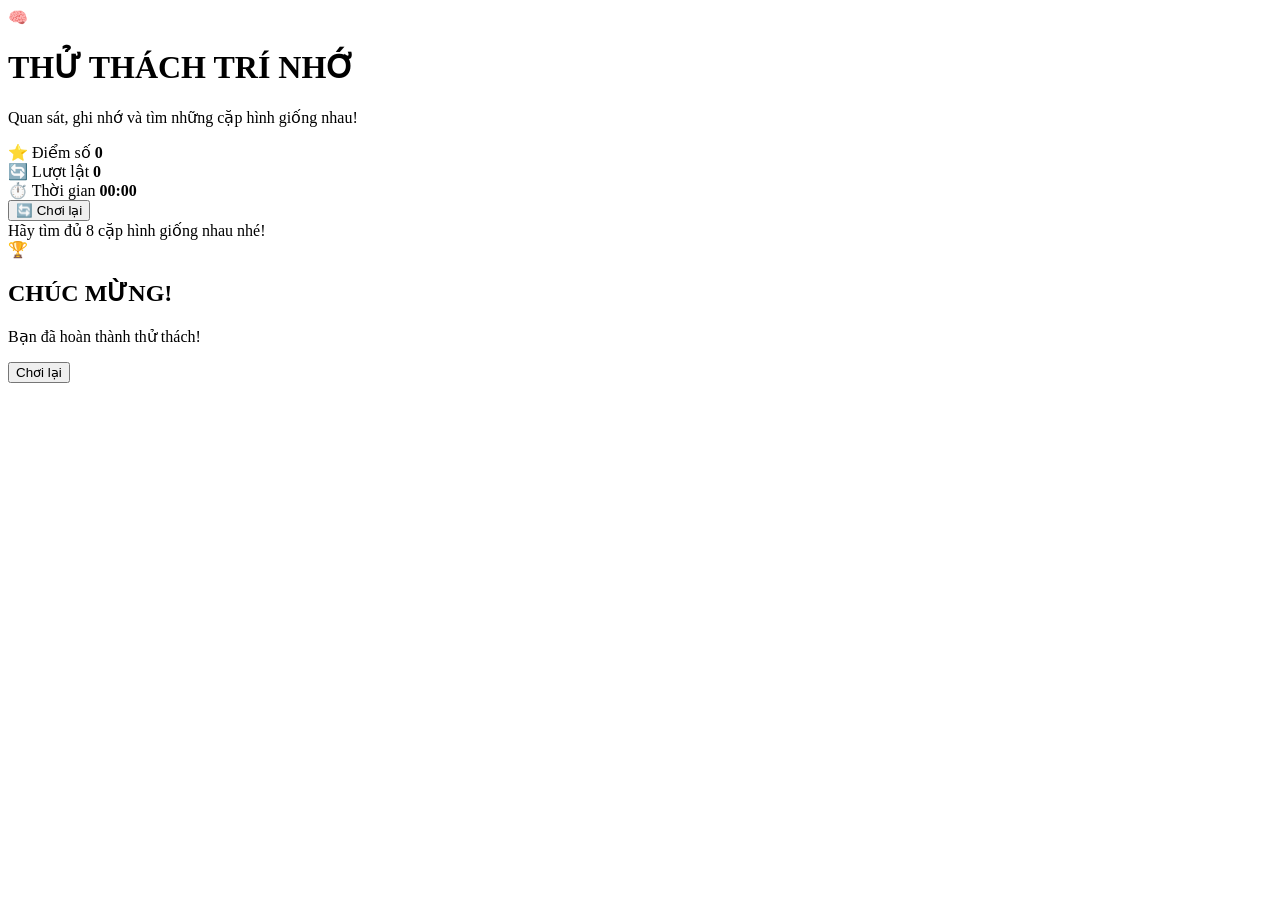
==== Game_IQ/G001_MEMORY_MATCH/index.html @ cee5ff39 "Add index.html for Memory Match game" ====
<!DOCTYPE html>
<html lang="vi">
<head>
    <meta charset="UTF-8">
    <meta name="viewport" content="width=device-width, initial-scale=1.0">
    <title>Memory Match - Lật thẻ tìm cặp</title>
    <link rel="stylesheet" href="style.css">
</head>
<body>
    <main class="game-container">
        <header class="game-header">
            <div class="logo">🧠</div>
            <h1>THỬ THÁCH TRÍ NHỚ</h1>
            <p>Quan sát, ghi nhớ và tìm những cặp hình giống nhau!</p>
        </header>

        <section class="game-info">
            <div class="info-box">
                <span>⭐ Điểm số</span>
                <strong id="score">0</strong>
            </div>
            <div class="info-box">
                <span>🔄 Lượt lật</span>
                <strong id="moves">0</strong>
            </div>
            <div class="info-box">
                <span>⏱️ Thời gian</span>
                <strong id="timer">00:00</strong>
            </div>
        </section>

        <section class="game-board" id="gameBoard">
            <!-- Các thẻ bài được tạo bằng JavaScript -->
        </section>

        <div class="game-actions">
            <button id="restartBtn">🔄 Chơi lại</button>
        </div>

        <div id="message" class="message" role="status">
            Hãy tìm đủ 8 cặp hình giống nhau nhé!
        </div>
    </main>

    <div id="resultModal" class="modal hidden">
        <div class="modal-content">
            <div class="trophy">🏆</div>
            <h2>CHÚC MỪNG!</h2>
            <p>Bạn đã hoàn thành thử thách!</p>
            <div id="finalResult"></div>
            <button id="playAgainBtn">Chơi lại</button>
        </div>
    </div>

    <script src="game.js"></script>
</body>
</html>
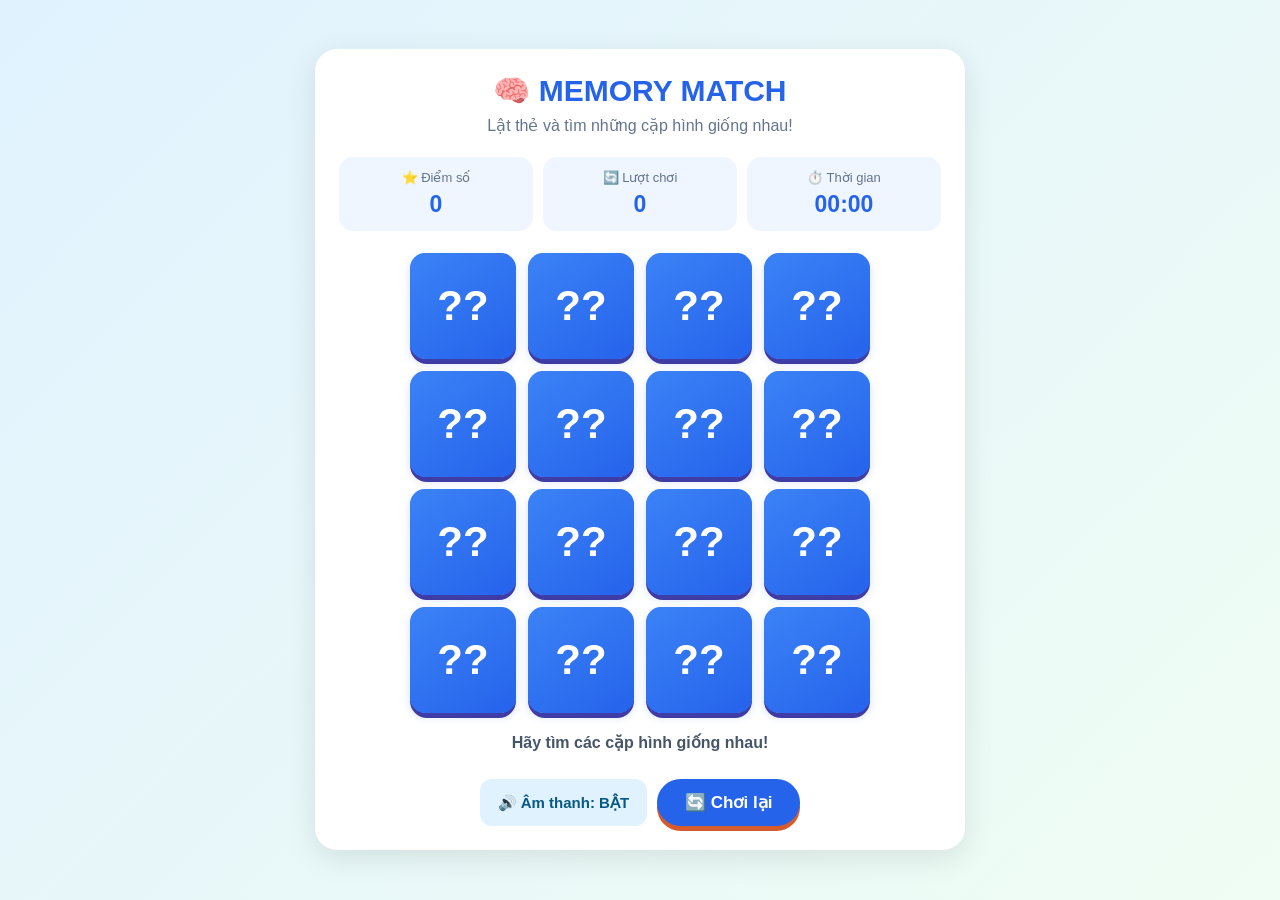
==== commit ba8f4a1b: "Update index.html" ====
--- a/Game_IQ/G001_MEMORY_MATCH/index.html
+++ b/Game_IQ/G001_MEMORY_MATCH/index.html
@@ -4,55 +4,333 @@
 <head>
     <meta charset="UTF-8">
     <meta name="viewport" content="width=device-width, initial-scale=1.0">
-    <title>Memory Match - Lật thẻ tìm cặp</title>
+
+    <title>G001 - Memory Match</title>
+
     <link rel="stylesheet" href="style.css">
+
+    <style>
+        * {
+            box-sizing: border-box;
+        }
+
+        body {
+            margin: 0;
+            min-height: 100vh;
+            font-family: Arial, sans-serif;
+            background: linear-gradient(135deg, #e0f2fe, #f0fdf4);
+            color: #263445;
+        }
+
+        .game-container {
+            width: min(100% - 24px, 650px);
+            margin: 25px auto;
+            padding: 24px;
+            background: white;
+            border-radius: 22px;
+            box-shadow: 0 8px 30px rgba(0,0,0,0.10);
+            text-align: center;
+        }
+
+        .game-title {
+            margin: 0 0 8px;
+            color: #2563eb;
+            font-size: 30px;
+        }
+
+        .game-description {
+            color: #64748b;
+            margin-bottom: 22px;
+        }
+
+        .stats {
+            display: grid;
+            grid-template-columns: repeat(3, 1fr);
+            gap: 10px;
+            margin-bottom: 22px;
+        }
+
+        .stat-box {
+            padding: 13px 5px;
+            background: #eff6ff;
+            border-radius: 14px;
+        }
+
+        .stat-label {
+            display: block;
+            font-size: 13px;
+            color: #64748b;
+            margin-bottom: 6px;
+        }
+
+        .stat-value {
+            display: block;
+            font-size: 23px;
+            font-weight: bold;
+            color: #2563eb;
+        }
+
+        .game-board {
+            display: grid;
+            grid-template-columns: repeat(4, 1fr);
+            gap: 12px;
+            width: 100%;
+            max-width: 460px;
+            margin: 0 auto 20px;
+        }
+
+        .card {
+            aspect-ratio: 1 / 1;
+            min-width: 0;
+            cursor: pointer;
+            perspective: 800px;
+            -webkit-tap-highlight-color: transparent;
+        }
+
+        .card-inner {
+            position: relative;
+            width: 100%;
+            height: 100%;
+            transition: transform 0.45s;
+            transform-style: preserve-3d;
+        }
+
+        .card.flipped .card-inner,
+        .card.matched .card-inner {
+            transform: rotateY(180deg);
+        }
+
+        .card-front,
+        .card-back {
+            position: absolute;
+            inset: 0;
+            display: flex;
+            align-items: center;
+            justify-content: center;
+            border-radius: 15px;
+            font-size: clamp(25px, 6vw, 42px);
+            font-weight: bold;
+            backface-visibility: hidden;
+            -webkit-backface-visibility: hidden;
+        }
+
+        .card-front {
+            background: linear-gradient(145deg, #3b82f6, #2563eb);
+            color: white;
+            box-shadow: 0 4px 8px rgba(37,99,235,0.2);
+        }
+
+        .card-front::after {
+            content: "?";
+        }
+
+        .card-back {
+            background: #fef3c7;
+            transform: rotateY(180deg);
+            border: 3px solid #fbbf24;
+        }
+
+        .card.matched .card-back {
+            background: #dcfce7;
+            border-color: #22c55e;
+        }
+
+        .card:not(.flipped):not(.matched):hover .card-inner {
+            transform: scale(1.04);
+        }
+
+        .game-message {
+            min-height: 28px;
+            margin: 12px 0;
+            font-weight: bold;
+            color: #475569;
+        }
+
+        .game-actions {
+            display: flex;
+            justify-content: center;
+            flex-wrap: wrap;
+            gap: 10px;
+            margin-top: 18px;
+        }
+
+        .game-btn {
+            border: none;
+            border-radius: 12px;
+            padding: 12px 18px;
+            font-size: 15px;
+            font-weight: bold;
+            cursor: pointer;
+            transition: 0.2s;
+        }
+
+        .game-btn:hover {
+            transform: translateY(-2px);
+            filter: brightness(1.05);
+        }
+
+        #restartBtn {
+            background: #2563eb;
+            color: white;
+        }
+
+        #soundBtn {
+            background: #e0f2fe;
+            color: #075985;
+        }
+
+        #resultModal {
+            display: none;
+            position: fixed;
+            inset: 0;
+            z-index: 1000;
+            align-items: center;
+            justify-content: center;
+            padding: 18px;
+            background: rgba(15,23,42,0.65);
+        }
+
+        .result-content {
+            width: min(100%, 420px);
+            padding: 28px;
+            border-radius: 22px;
+            background: white;
+            text-align: center;
+            box-shadow: 0 10px 40px rgba(0,0,0,0.2);
+        }
+
+        .result-content h2 {
+            color: #16a34a;
+            margin-top: 0;
+        }
+
+        #finalResult {
+            line-height: 1.8;
+        }
+
+        #playAgainBtn {
+            background: #16a34a;
+            color: white;
+            margin-top: 12px;
+        }
+
+        @media (max-width: 480px) {
+            .game-container {
+                margin: 12px auto;
+                padding: 16px 12px;
+            }
+
+            .game-title {
+                font-size: 24px;
+            }
+
+            .game-board {
+                gap: 8px;
+            }
+
+            .card-front,
+            .card-back {
+                border-radius: 10px;
+            }
+
+            .stat-value {
+                font-size: 20px;
+            }
+        }
+    </style>
 </head>
+
 <body>
+
     <main class="game-container">
-        <header class="game-header">
-            <div class="logo">🧠</div>
-            <h1>THỬ THÁCH TRÍ NHỚ</h1>
-            <p>Quan sát, ghi nhớ và tìm những cặp hình giống nhau!</p>
-        </header>
-
-        <section class="game-info">
-            <div class="info-box">
-                <span>⭐ Điểm số</span>
-                <strong id="score">0</strong>
+
+        <h1 class="game-title">
+            🧠 MEMORY MATCH
+        </h1>
+
+        <p class="game-description">
+            Lật thẻ và tìm những cặp hình giống nhau!
+        </p>
+
+        <!-- BẢNG THÔNG TIN -->
+        <section class="stats">
+
+            <div class="stat-box">
+                <span class="stat-label">⭐ Điểm số</span>
+                <span class="stat-value" id="score">0</span>
             </div>
-            <div class="info-box">
-                <span>🔄 Lượt lật</span>
-                <strong id="moves">0</strong>
+
+            <div class="stat-box">
+                <span class="stat-label">🔄 Lượt chơi</span>
+                <span class="stat-value" id="moves">0</span>
             </div>
-            <div class="info-box">
-                <span>⏱️ Thời gian</span>
-                <strong id="timer">00:00</strong>
+
+            <div class="stat-box">
+                <span class="stat-label">⏱️ Thời gian</span>
+                <span class="stat-value" id="timer">00:00</span>
             </div>
+
         </section>
 
-        <section class="game-board" id="gameBoard">
-            <!-- Các thẻ bài được tạo bằng JavaScript -->
+        <!-- BÀN CHƠI -->
+        <section
+            id="gameBoard"
+            class="game-board"
+            aria-label="Bàn chơi lật thẻ"
+        >
         </section>
 
+        <!-- THÔNG BÁO -->
+        <div id="message" class="game-message">
+            Hãy tìm các cặp hình giống nhau!
+        </div>
+
+        <!-- CÁC NÚT ĐIỀU KHIỂN -->
         <div class="game-actions">
-            <button id="restartBtn">🔄 Chơi lại</button>
+
+            <button
+                id="soundBtn"
+                class="game-btn"
+                type="button"
+            >
+                🔊 Âm thanh: BẬT
+            </button>
+
+            <button
+                id="restartBtn"
+                class="game-btn"
+                type="button"
+            >
+                🔄 Chơi lại
+            </button>
+
         </div>
 
-        <div id="message" class="message" role="status">
-            Hãy tìm đủ 8 cặp hình giống nhau nhé!
+    </main>
+
+    <!-- HỘP THÔNG BÁO KẾT QUẢ -->
+    <div id="resultModal">
+
+        <div class="result-content">
+
+            <h2>🎉 Chúc mừng!</h2>
+
+            <div id="finalResult"></div>
+
+            <button
+                id="playAgainBtn"
+                class="game-btn"
+                type="button"
+            >
+                🔄 Chơi lại
+            </button>
+
         </div>
-    </main>
-
-    <div id="resultModal" class="modal hidden">
-        <div class="modal-content">
-            <div class="trophy">🏆</div>
-            <h2>CHÚC MỪNG!</h2>
-            <p>Bạn đã hoàn thành thử thách!</p>
-            <div id="finalResult"></div>
-            <button id="playAgainBtn">Chơi lại</button>
-        </div>
+
     </div>
 
+    <!-- FILE XỬ LÝ GAME -->
     <script src="game.js"></script>
+
 </body>
 </html>
--- a/Game_IQ/G001_MEMORY_MATCH/style.css
+++ b/Game_IQ/G001_MEMORY_MATCH/style.css
@@ -0,0 +1,246 @@
+
+* {
+    box-sizing: border-box;
+    margin: 0;
+    padding: 0;
+}
+
+body {
+    min-height: 100vh;
+    font-family: "Segoe UI", Arial, sans-serif;
+    background: linear-gradient(135deg, #dff5ff, #eee5ff, #fff0dc);
+    color: #26345b;
+    padding: 24px 14px;
+}
+
+.game-container {
+    width: 100%;
+    max-width: 850px;
+    margin: auto;
+    padding: 28px;
+    background: rgba(255, 255, 255, 0.96);
+    border-radius: 28px;
+    box-shadow: 0 12px 40px rgba(65, 75, 130, 0.15);
+}
+
+.game-header {
+    text-align: center;
+    margin-bottom: 25px;
+}
+
+.logo {
+    font-size: 55px;
+    margin-bottom: 8px;
+}
+
+.game-header h1 {
+    color: #6352c7;
+    font-size: clamp(24px, 5vw, 34px);
+    font-weight: 900;
+    letter-spacing: 1px;
+}
+
+.game-header p {
+    margin-top: 9px;
+    color: #77809b;
+    font-size: 16px;
+}
+
+.game-info {
+    display: grid;
+    grid-template-columns: repeat(3, 1fr);
+    gap: 12px;
+    margin-bottom: 24px;
+}
+
+.info-box {
+    text-align: center;
+    background: #f1f0ff;
+    padding: 15px 8px;
+    border-radius: 17px;
+    border-bottom: 4px solid #c8c0ff;
+}
+
+.info-box span {
+    display: block;
+    font-size: 14px;
+    color: #777b9b;
+    margin-bottom: 7px;
+}
+
+.info-box strong {
+    display: block;
+    font-size: 25px;
+    color: #6252c7;
+}
+
+.game-board {
+    display: grid;
+    grid-template-columns: repeat(4, 1fr);
+    gap: 12px;
+    max-width: 580px;
+    margin: 0 auto;
+}
+
+.card {
+    aspect-ratio: 1;
+    border: none;
+    border-radius: 17px;
+    background: linear-gradient(145deg, #8173e8, #5e50c6);
+    color: white;
+    font-size: clamp(26px, 6vw, 43px);
+    cursor: pointer;
+    box-shadow: 0 5px 0 #44379d;
+    transition: transform 0.2s, background 0.2s;
+    user-select: none;
+}
+
+.card:hover:not(:disabled) {
+    transform: translateY(-3px);
+}
+
+.card.flipped,
+.card.matched {
+    background: #e5f8ed;
+    color: #26345b;
+    box-shadow: 0 4px 0 #a6dfbd;
+    cursor: default;
+}
+
+.card.matched {
+    background: #c8f5d8;
+    border: 3px solid #62cf8a;
+}
+
+.card:disabled {
+    opacity: 1;
+}
+
+.game-actions {
+    text-align: center;
+    margin-top: 25px;
+}
+
+button {
+    font-family: inherit;
+}
+
+#restartBtn,
+#playAgainBtn {
+    border: none;
+    background: linear-gradient(135deg, #ff9f43, #ff743d);
+    color: white;
+    font-size: 17px;
+    font-weight: 800;
+    padding: 13px 28px;
+    border-radius: 30px;
+    cursor: pointer;
+    box-shadow: 0 5px 0 #d65b2c;
+    transition: transform 0.2s;
+}
+
+#restartBtn:hover,
+#playAgainBtn:hover {
+    transform: translateY(-2px);
+}
+
+.message {
+    text-align: center;
+    margin-top: 23px;
+    padding: 15px;
+    border-radius: 14px;
+    background: #fff6df;
+    color: #9a6b19;
+    font-weight: 700;
+    line-height: 1.5;
+}
+
+.modal {
+    position: fixed;
+    inset: 0;
+    z-index: 10;
+    display: flex;
+    justify-content: center;
+    align-items: center;
+    padding: 20px;
+    background: rgba(30, 30, 65, 0.65);
+}
+
+.hidden {
+    display: none;
+}
+
+.modal-content {
+    width: 100%;
+    max-width: 400px;
+    padding: 32px 22px;
+    border-radius: 25px;
+    background: white;
+    text-align: center;
+    animation: appear 0.3s ease;
+}
+
+.trophy {
+    font-size: 70px;
+    margin-bottom: 10px;
+}
+
+.modal-content h2 {
+    color: #6252c7;
+    font-size: 30px;
+    margin-bottom: 12px;
+}
+
+.modal-content p {
+    color: #77809b;
+    margin-bottom: 15px;
+}
+
+#finalResult {
+    line-height: 2;
+    font-size: 17px;
+    font-weight: 700;
+    margin-bottom: 20px;
+}
+
+@keyframes appear {
+    from {
+        opacity: 0;
+        transform: scale(0.8);
+    }
+    to {
+        opacity: 1;
+        transform: scale(1);
+    }
+}
+
+@media (max-width: 500px) {
+    body {
+        padding: 12px 8px;
+    }
+
+    .game-container {
+        padding: 20px 13px;
+        border-radius: 20px;
+    }
+
+    .game-board {
+        gap: 8px;
+    }
+
+    .card {
+        border-radius: 12px;
+    }
+
+    .info-box {
+        padding: 12px 4px;
+    }
+
+    .info-box span {
+        font-size: 12px;
+    }
+
+    .info-box strong {
+        font-size: 21px;
+    }
+}
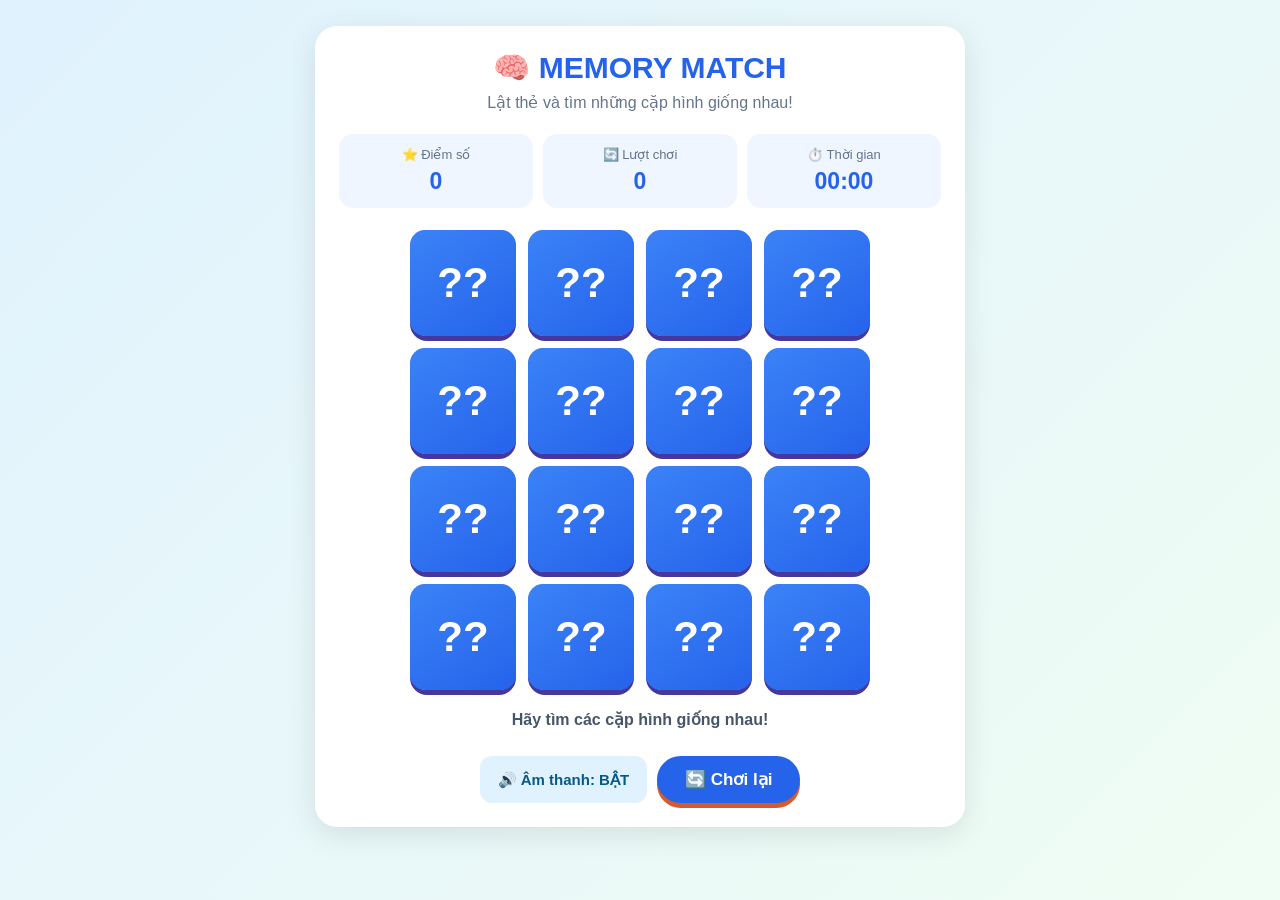
==== commit 258394e0: "Update index.html" ====
--- a/Game_IQ/G001_MEMORY_MATCH/index.html
+++ b/Game_IQ/G001_MEMORY_MATCH/index.html
@@ -17,14 +17,15 @@
         body {
             margin: 0;
             min-height: 100vh;
+            padding: 16px;
             font-family: Arial, sans-serif;
             background: linear-gradient(135deg, #e0f2fe, #f0fdf4);
             color: #263445;
         }
 
         .game-container {
-            width: min(100% - 24px, 650px);
-            margin: 25px auto;
+            width: min(100%, 650px);
+            margin: 10px auto;
             padding: 24px;
             background: white;
             border-radius: 22px;
@@ -43,6 +44,8 @@
             margin-bottom: 22px;
         }
 
+        /* BẢNG ĐIỂM */
+
         .stats {
             display: grid;
             grid-template-columns: repeat(3, 1fr);
@@ -69,6 +72,8 @@
             font-weight: bold;
             color: #2563eb;
         }
+
+        /* BÀN CHƠI */
 
         .game-board {
             display: grid;
@@ -79,11 +84,14 @@
             margin: 0 auto 20px;
         }
 
+        /* THẺ */
+
         .card {
+            position: relative;
             aspect-ratio: 1 / 1;
             min-width: 0;
             cursor: pointer;
-            perspective: 800px;
+            perspective: 1000px;
             -webkit-tap-highlight-color: transparent;
         }
 
@@ -91,14 +99,20 @@
             position: relative;
             width: 100%;
             height: 100%;
-            transition: transform 0.45s;
             transform-style: preserve-3d;
-        }
+            -webkit-transform-style: preserve-3d;
+            transition: transform 0.45s ease;
+        }
+
+        /* Khi lật thẻ */
 
         .card.flipped .card-inner,
         .card.matched .card-inner {
             transform: rotateY(180deg);
-        }
+            -webkit-transform: rotateY(180deg);
+        }
+
+        /* Hai mặt thẻ */
 
         .card-front,
         .card-back {
@@ -110,25 +124,40 @@
             border-radius: 15px;
             font-size: clamp(25px, 6vw, 42px);
             font-weight: bold;
+
             backface-visibility: hidden;
             -webkit-backface-visibility: hidden;
         }
+
+        /* Mặt úp */
 
         .card-front {
             background: linear-gradient(145deg, #3b82f6, #2563eb);
             color: white;
-            box-shadow: 0 4px 8px rgba(37,99,235,0.2);
+
+            transform: rotateY(0deg);
+            -webkit-transform: rotateY(0deg);
+
+            z-index: 2;
         }
 
         .card-front::after {
             content: "?";
         }
 
+        /* Mặt có đáp án */
+
         .card-back {
             background: #fef3c7;
+            border: 3px solid #fbbf24;
+
             transform: rotateY(180deg);
-            border: 3px solid #fbbf24;
-        }
+            -webkit-transform: rotateY(180deg);
+
+            z-index: 1;
+        }
+
+        /* Cặp đúng */
 
         .card.matched .card-back {
             background: #dcfce7;
@@ -138,6 +167,8 @@
         .card:not(.flipped):not(.matched):hover .card-inner {
             transform: scale(1.04);
         }
+
+        /* THÔNG BÁO */
 
         .game-message {
             min-height: 28px;
@@ -145,6 +176,8 @@
             font-weight: bold;
             color: #475569;
         }
+
+        /* NÚT ĐIỀU KHIỂN */
 
         .game-actions {
             display: flex;
@@ -178,6 +211,8 @@
             background: #e0f2fe;
             color: #075985;
         }
+
+        /* HỘP KẾT QUẢ */
 
         #resultModal {
             display: none;
@@ -214,9 +249,15 @@
             margin-top: 12px;
         }
 
+        /* ĐIỆN THOẠI */
+
         @media (max-width: 480px) {
+            body {
+                padding: 8px;
+            }
+
             .game-container {
-                margin: 12px auto;
+                margin: 8px auto;
                 padding: 16px 12px;
             }
 
@@ -253,6 +294,7 @@
         </p>
 
         <!-- BẢNG THÔNG TIN -->
+
         <section class="stats">
 
             <div class="stat-box">
@@ -272,20 +314,22 @@
 
         </section>
 
-        <!-- BÀN CHƠI -->
+        <!-- BÀN CHƠI 16 THẺ -->
+
         <section
             id="gameBoard"
             class="game-board"
             aria-label="Bàn chơi lật thẻ"
-        >
-        </section>
+        ></section>
 
         <!-- THÔNG BÁO -->
+
         <div id="message" class="game-message">
             Hãy tìm các cặp hình giống nhau!
         </div>
 
-        <!-- CÁC NÚT ĐIỀU KHIỂN -->
+        <!-- NÚT ĐIỀU KHIỂN -->
+
         <div class="game-actions">
 
             <button
@@ -308,7 +352,8 @@
 
     </main>
 
-    <!-- HỘP THÔNG BÁO KẾT QUẢ -->
+    <!-- HỘP KẾT QUẢ -->
+
     <div id="resultModal">
 
         <div class="result-content">
@@ -329,7 +374,8 @@
 
     </div>
 
-    <!-- FILE XỬ LÝ GAME -->
+    <!-- GAME JAVASCRIPT -->
+
     <script src="game.js"></script>
 
 </body>
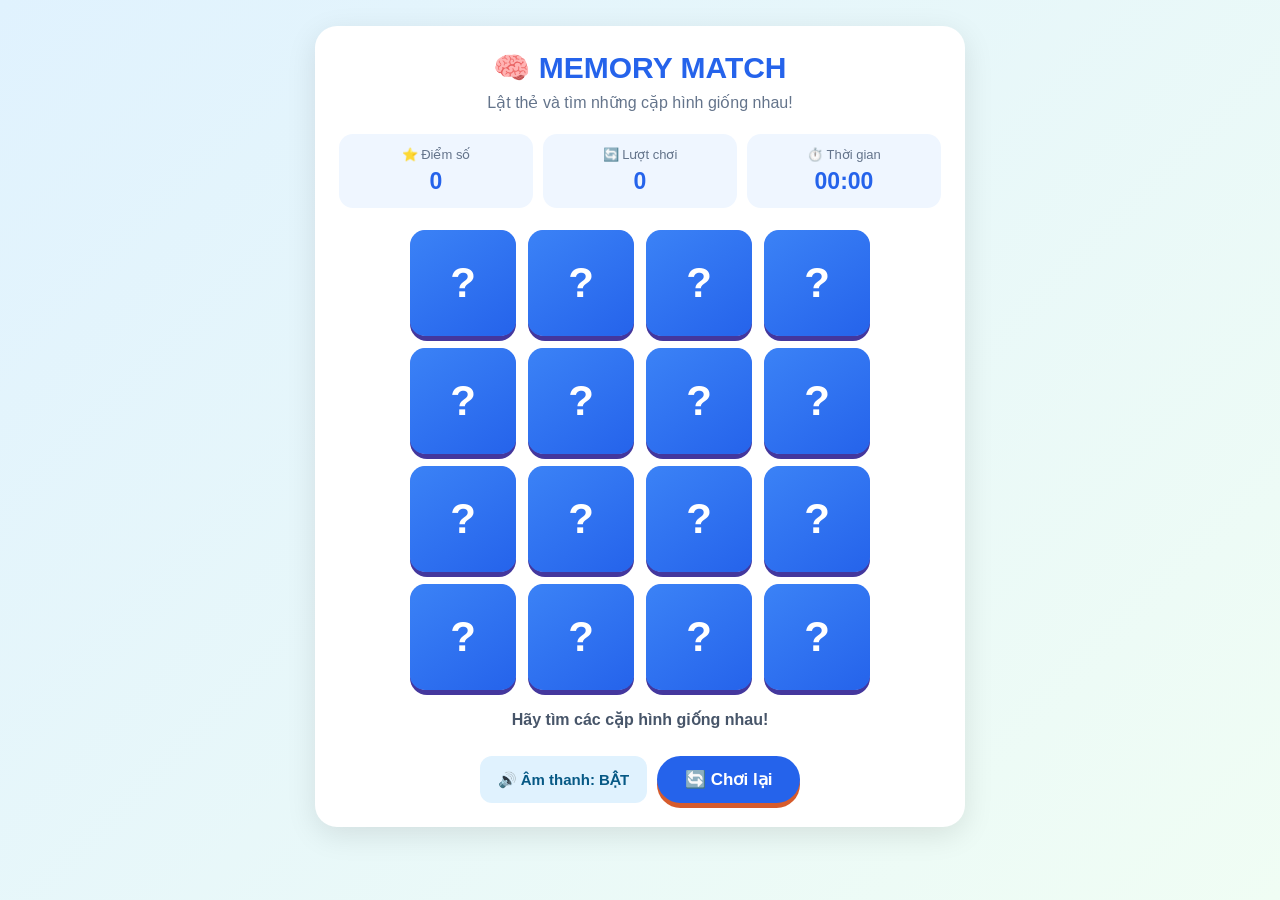
==== commit fae28228: "Remove SoundManager.js script reference" ====
--- a/Game_IQ/G001_MEMORY_MATCH/index.html
+++ b/Game_IQ/G001_MEMORY_MATCH/index.html
@@ -375,7 +375,7 @@
     </div>
 
     <!-- GAME JAVASCRIPT -->
-
+    <script src="../../00_SHARED_ASSETS/SoundManager.js"></script>
     <script src="game.js"></script>
 
 </body>
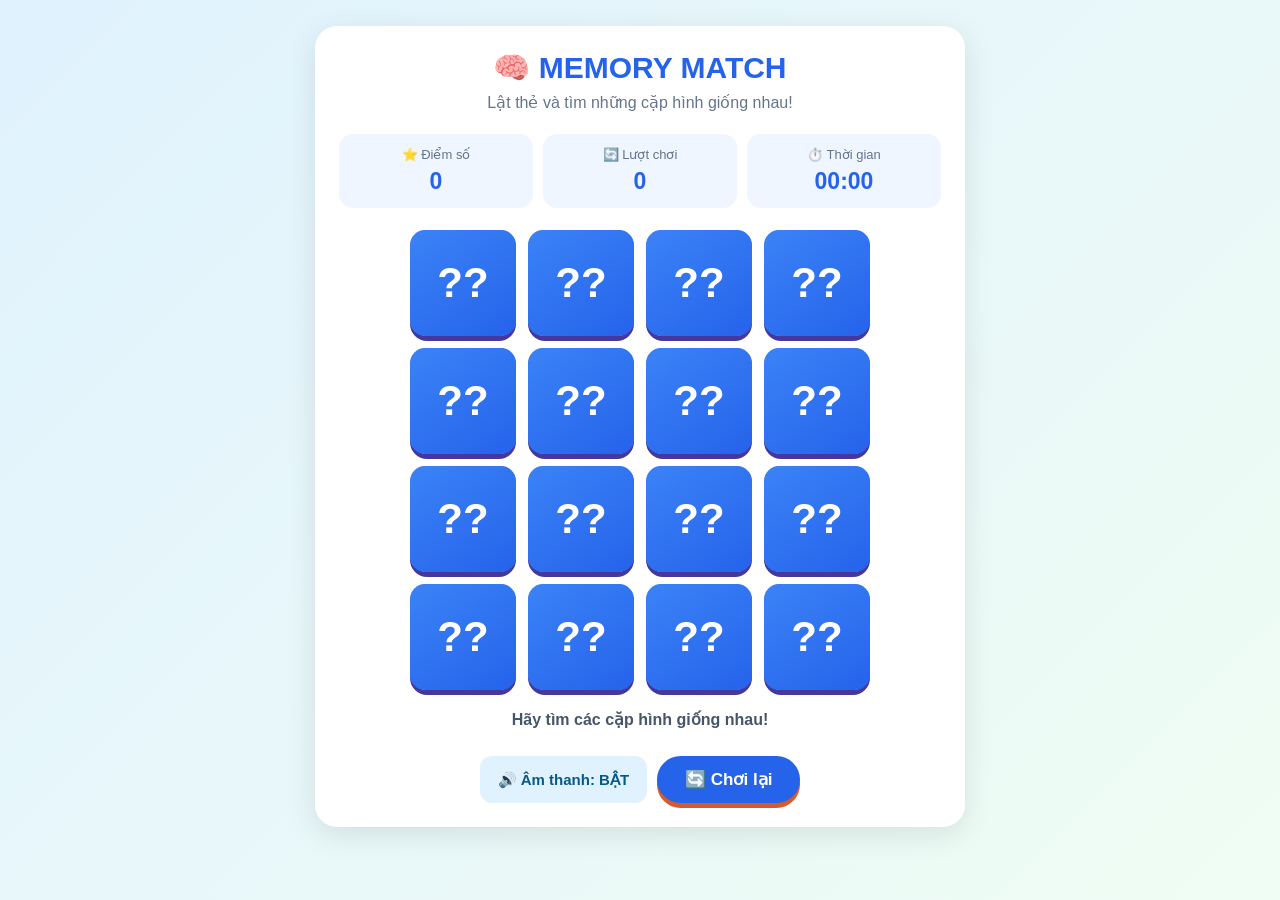
==== commit d11969da: "Update game.js script reference with version query" ====
--- a/Game_IQ/G001_MEMORY_MATCH/index.html
+++ b/Game_IQ/G001_MEMORY_MATCH/index.html
@@ -376,7 +376,7 @@
 
     <!-- GAME JAVASCRIPT -->
     <script src="../../00_SHARED_ASSETS/SoundManager.js"></script>
-    <script src="game.js"></script>
+    <script src="game.js?v=4"></script>
 
 </body>
 </html>
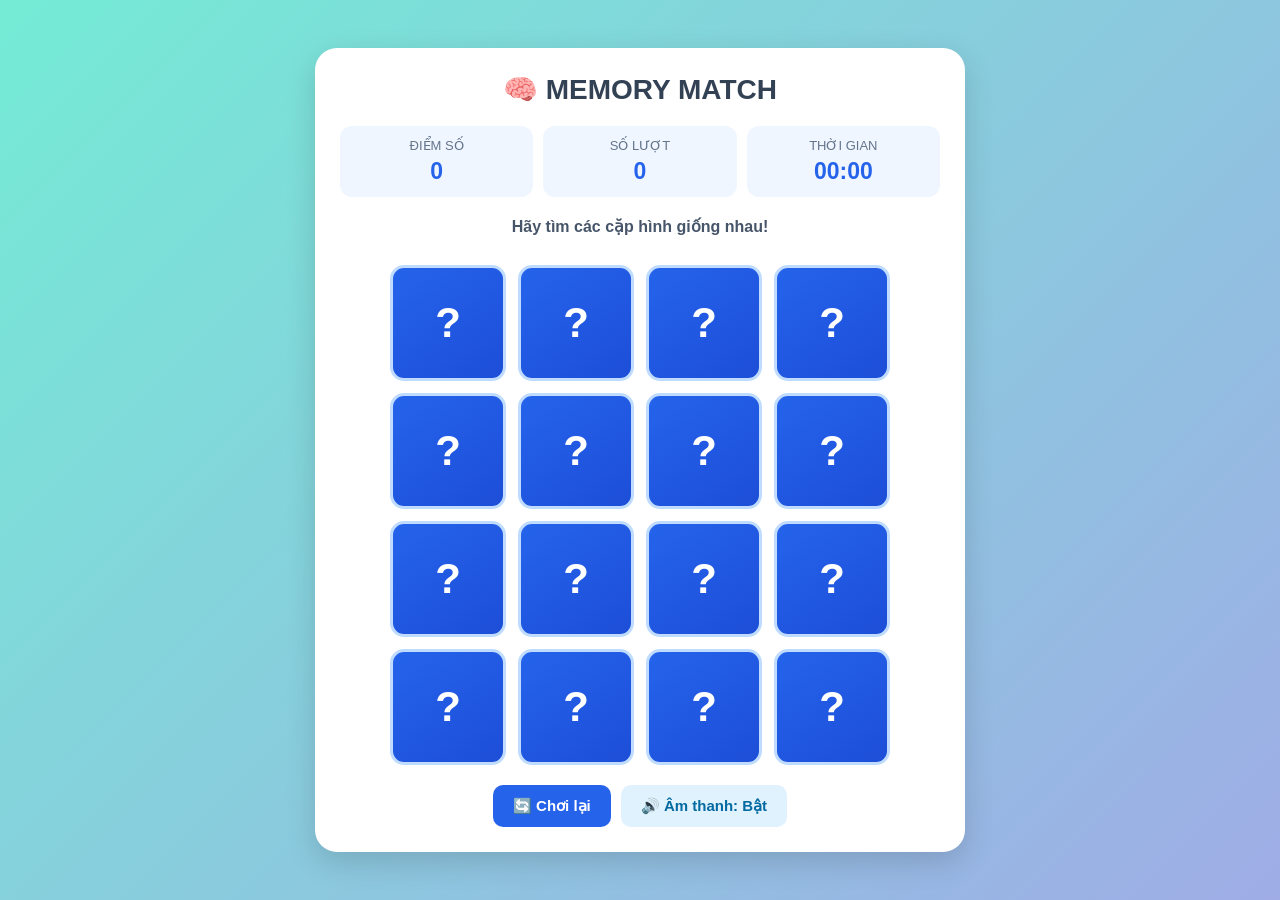
==== commit 176a1092: "Update index.html" ====
--- a/Game_IQ/G001_MEMORY_MATCH/index.html
+++ b/Game_IQ/G001_MEMORY_MATCH/index.html
@@ -4,10 +4,7 @@
 <head>
     <meta charset="UTF-8">
     <meta name="viewport" content="width=device-width, initial-scale=1.0">
-
-    <title>G001 - Memory Match</title>
-
-    <link rel="stylesheet" href="style.css">
+    <title>Memory Match - Lật thẻ tìm cặp</title>
 
     <style>
         * {
@@ -16,190 +13,152 @@
 
         body {
             margin: 0;
+            padding: 20px;
+            font-family: Arial, sans-serif;
+            background: linear-gradient(135deg, #74ebd5, #9face6);
             min-height: 100vh;
-            padding: 16px;
-            font-family: Arial, sans-serif;
-            background: linear-gradient(135deg, #e0f2fe, #f0fdf4);
-            color: #263445;
+            display: flex;
+            justify-content: center;
+            align-items: center;
         }
 
         .game-container {
-            width: min(100%, 650px);
-            margin: 10px auto;
-            padding: 24px;
-            background: white;
+            width: 100%;
+            max-width: 650px;
+            background: #ffffff;
+            padding: 25px;
             border-radius: 22px;
-            box-shadow: 0 8px 30px rgba(0,0,0,0.10);
+            box-shadow: 0 10px 30px rgba(0,0,0,0.15);
             text-align: center;
         }
 
-        .game-title {
-            margin: 0 0 8px;
-            color: #2563eb;
-            font-size: 30px;
-        }
-
-        .game-description {
-            color: #64748b;
-            margin-bottom: 22px;
-        }
-
-        /* BẢNG ĐIỂM */
+        h1 {
+            color: #334155;
+            margin: 0 0 20px;
+            font-size: 28px;
+        }
 
         .stats {
             display: grid;
             grid-template-columns: repeat(3, 1fr);
             gap: 10px;
-            margin-bottom: 22px;
+            margin-bottom: 20px;
         }
 
         .stat-box {
-            padding: 13px 5px;
             background: #eff6ff;
-            border-radius: 14px;
+            border-radius: 12px;
+            padding: 12px 5px;
         }
 
         .stat-label {
-            display: block;
+            color: #64748b;
             font-size: 13px;
-            color: #64748b;
-            margin-bottom: 6px;
+            margin-bottom: 5px;
         }
 
         .stat-value {
-            display: block;
+            color: #2563eb;
             font-size: 23px;
             font-weight: bold;
-            color: #2563eb;
-        }
-
-        /* BÀN CHƠI */
+        }
 
         .game-board {
             display: grid;
             grid-template-columns: repeat(4, 1fr);
             gap: 12px;
-            width: 100%;
-            max-width: 460px;
-            margin: 0 auto 20px;
-        }
-
-        /* THẺ */
+            margin: 20px auto;
+            max-width: 500px;
+        }
 
         .card {
-            position: relative;
             aspect-ratio: 1 / 1;
-            min-width: 0;
             cursor: pointer;
-            perspective: 1000px;
-            -webkit-tap-highlight-color: transparent;
+            perspective: 800px;
+            user-select: none;
         }
 
         .card-inner {
-            position: relative;
             width: 100%;
             height: 100%;
+            position: relative;
             transform-style: preserve-3d;
-            -webkit-transform-style: preserve-3d;
-            transition: transform 0.45s ease;
-        }
-
-        /* Khi lật thẻ */
+            transition: transform 0.45s;
+        }
 
         .card.flipped .card-inner,
         .card.matched .card-inner {
             transform: rotateY(180deg);
-            -webkit-transform: rotateY(180deg);
-        }
-
-        /* Hai mặt thẻ */
+        }
 
         .card-front,
         .card-back {
             position: absolute;
             inset: 0;
             display: flex;
+            justify-content: center;
             align-items: center;
-            justify-content: center;
-            border-radius: 15px;
+            border-radius: 14px;
+            backface-visibility: hidden;
+            -webkit-backface-visibility: hidden;
+        }
+
+        /* Mặt úp: chỉ có một dấu hỏi từ HTML */
+        .card-front {
+            background: linear-gradient(145deg, #2563eb, #1d4ed8);
+            color: white;
             font-size: clamp(25px, 6vw, 42px);
             font-weight: bold;
-
-            backface-visibility: hidden;
-            -webkit-backface-visibility: hidden;
-        }
-
-        /* Mặt úp */
-
-        .card-front {
-            background: linear-gradient(145deg, #3b82f6, #2563eb);
-            color: white;
-
-            transform: rotateY(0deg);
-            -webkit-transform: rotateY(0deg);
-
-            z-index: 2;
-        }
-
-        .card-front::after {
-            content: "?";
-        }
-
-        /* Mặt có đáp án */
-
+            border: 3px solid #bfdbfe;
+        }
+
+        /* Mặt có hình */
         .card-back {
-            background: #fef3c7;
+            background: linear-gradient(145deg, #fef3c7, #fde68a);
+            transform: rotateY(180deg);
+            font-size: clamp(30px, 7vw, 48px);
             border: 3px solid #fbbf24;
-
-            transform: rotateY(180deg);
-            -webkit-transform: rotateY(180deg);
-
-            z-index: 1;
-        }
-
-        /* Cặp đúng */
+        }
 
         .card.matched .card-back {
             background: #dcfce7;
             border-color: #22c55e;
-        }
-
-        .card:not(.flipped):not(.matched):hover .card-inner {
-            transform: scale(1.04);
-        }
-
-        /* THÔNG BÁO */
-
-        .game-message {
+            cursor: default;
+        }
+
+        .card:not(.matched):hover {
+            transform: scale(1.03);
+        }
+
+        .message {
             min-height: 28px;
-            margin: 12px 0;
+            margin: 15px 0;
+            color: #475569;
+            font-size: 16px;
             font-weight: bold;
-            color: #475569;
-        }
-
-        /* NÚT ĐIỀU KHIỂN */
-
-        .game-actions {
+        }
+
+        .controls {
             display: flex;
             justify-content: center;
             flex-wrap: wrap;
             gap: 10px;
-            margin-top: 18px;
-        }
-
-        .game-btn {
+            margin-top: 15px;
+        }
+
+        button {
             border: none;
-            border-radius: 12px;
-            padding: 12px 18px;
+            padding: 12px 20px;
+            border-radius: 10px;
             font-size: 15px;
             font-weight: bold;
             cursor: pointer;
             transition: 0.2s;
         }
 
-        .game-btn:hover {
+        button:hover {
             transform: translateY(-2px);
-            filter: brightness(1.05);
+            opacity: 0.9;
         }
 
         #restartBtn {
@@ -209,29 +168,33 @@
 
         #soundBtn {
             background: #e0f2fe;
-            color: #075985;
-        }
-
-        /* HỘP KẾT QUẢ */
-
-        #resultModal {
+            color: #0369a1;
+        }
+
+        /* Hộp kết quả */
+        .result-modal {
             display: none;
             position: fixed;
             inset: 0;
-            z-index: 1000;
+            background: rgba(15, 23, 42, 0.65);
+            justify-content: center;
             align-items: center;
-            justify-content: center;
-            padding: 18px;
-            background: rgba(15,23,42,0.65);
+            padding: 20px;
+            z-index: 100;
+        }
+
+        .result-modal.show {
+            display: flex;
         }
 
         .result-content {
-            width: min(100%, 420px);
-            padding: 28px;
-            border-radius: 22px;
             background: white;
+            padding: 30px;
+            width: 100%;
+            max-width: 380px;
+            border-radius: 20px;
             text-align: center;
-            box-shadow: 0 10px 40px rgba(0,0,0,0.2);
+            animation: appear 0.3s ease;
         }
 
         .result-content h2 {
@@ -241,28 +204,37 @@
 
         #finalResult {
             line-height: 1.8;
+            color: #334155;
         }
 
         #playAgainBtn {
             background: #16a34a;
             color: white;
-            margin-top: 12px;
-        }
-
-        /* ĐIỆN THOẠI */
+            margin-top: 10px;
+        }
+
+        @keyframes appear {
+            from {
+                opacity: 0;
+                transform: scale(0.8);
+            }
+            to {
+                opacity: 1;
+                transform: scale(1);
+            }
+        }
 
         @media (max-width: 480px) {
             body {
-                padding: 8px;
+                padding: 10px;
             }
 
             .game-container {
-                margin: 8px auto;
-                padding: 16px 12px;
-            }
-
-            .game-title {
-                font-size: 24px;
+                padding: 15px;
+            }
+
+            h1 {
+                font-size: 23px;
             }
 
             .game-board {
@@ -274,8 +246,9 @@
                 border-radius: 10px;
             }
 
-            .stat-value {
-                font-size: 20px;
+            button {
+                padding: 10px 15px;
+                font-size: 14px;
             }
         }
     </style>
@@ -285,88 +258,57 @@
 
     <main class="game-container">
 
-        <h1 class="game-title">
-            🧠 MEMORY MATCH
-        </h1>
-
-        <p class="game-description">
-            Lật thẻ và tìm những cặp hình giống nhau!
-        </p>
-
-        <!-- BẢNG THÔNG TIN -->
-
-        <section class="stats">
+        <h1>🧠 MEMORY MATCH</h1>
+
+        <div class="stats">
 
             <div class="stat-box">
-                <span class="stat-label">⭐ Điểm số</span>
-                <span class="stat-value" id="score">0</span>
+                <div class="stat-label">ĐIỂM SỐ</div>
+                <div class="stat-value" id="score">0</div>
             </div>
 
             <div class="stat-box">
-                <span class="stat-label">🔄 Lượt chơi</span>
-                <span class="stat-value" id="moves">0</span>
+                <div class="stat-label">SỐ LƯỢT</div>
+                <div class="stat-value" id="moves">0</div>
             </div>
 
             <div class="stat-box">
-                <span class="stat-label">⏱️ Thời gian</span>
-                <span class="stat-value" id="timer">00:00</span>
+                <div class="stat-label">THỜI GIAN</div>
+                <div class="stat-value" id="timer">00:00</div>
             </div>
 
-        </section>
-
-        <!-- BÀN CHƠI 16 THẺ -->
-
-        <section
-            id="gameBoard"
-            class="game-board"
-            aria-label="Bàn chơi lật thẻ"
-        ></section>
-
-        <!-- THÔNG BÁO -->
-
-        <div id="message" class="game-message">
+        </div>
+
+        <div class="message" id="message">
             Hãy tìm các cặp hình giống nhau!
         </div>
 
-        <!-- NÚT ĐIỀU KHIỂN -->
-
-        <div class="game-actions">
-
-            <button
-                id="soundBtn"
-                class="game-btn"
-                type="button"
-            >
-                🔊 Âm thanh: BẬT
-            </button>
-
-            <button
-                id="restartBtn"
-                class="game-btn"
-                type="button"
-            >
+        <div class="game-board" id="gameBoard"></div>
+
+        <div class="controls">
+
+            <button id="restartBtn">
                 🔄 Chơi lại
             </button>
 
+            <button id="soundBtn">
+                🔊 Âm thanh: Bật
+            </button>
+
         </div>
 
     </main>
 
-    <!-- HỘP KẾT QUẢ -->
-
-    <div id="resultModal">
+    <!-- Hộp kết quả -->
+    <div class="result-modal" id="resultModal">
 
         <div class="result-content">
 
-            <h2>🎉 Chúc mừng!</h2>
+            <h2>🎉 Hoàn thành!</h2>
 
             <div id="finalResult"></div>
 
-            <button
-                id="playAgainBtn"
-                class="game-btn"
-                type="button"
-            >
+            <button id="playAgainBtn">
                 🔄 Chơi lại
             </button>
 
@@ -374,8 +316,10 @@
 
     </div>
 
-    <!-- GAME JAVASCRIPT -->
-    <script src="../../00_SHARED_ASSETS/SoundManager.js"></script>
+    <!-- Thư viện âm thanh dùng chung phải tải trước game.js -->
+    <script src="../../00_SHARED_ASSETS/SoundManager.js?v=2"></script>
+
+    <!-- Mã trò chơi -->
     <script src="game.js?v=4"></script>
 
 </body>
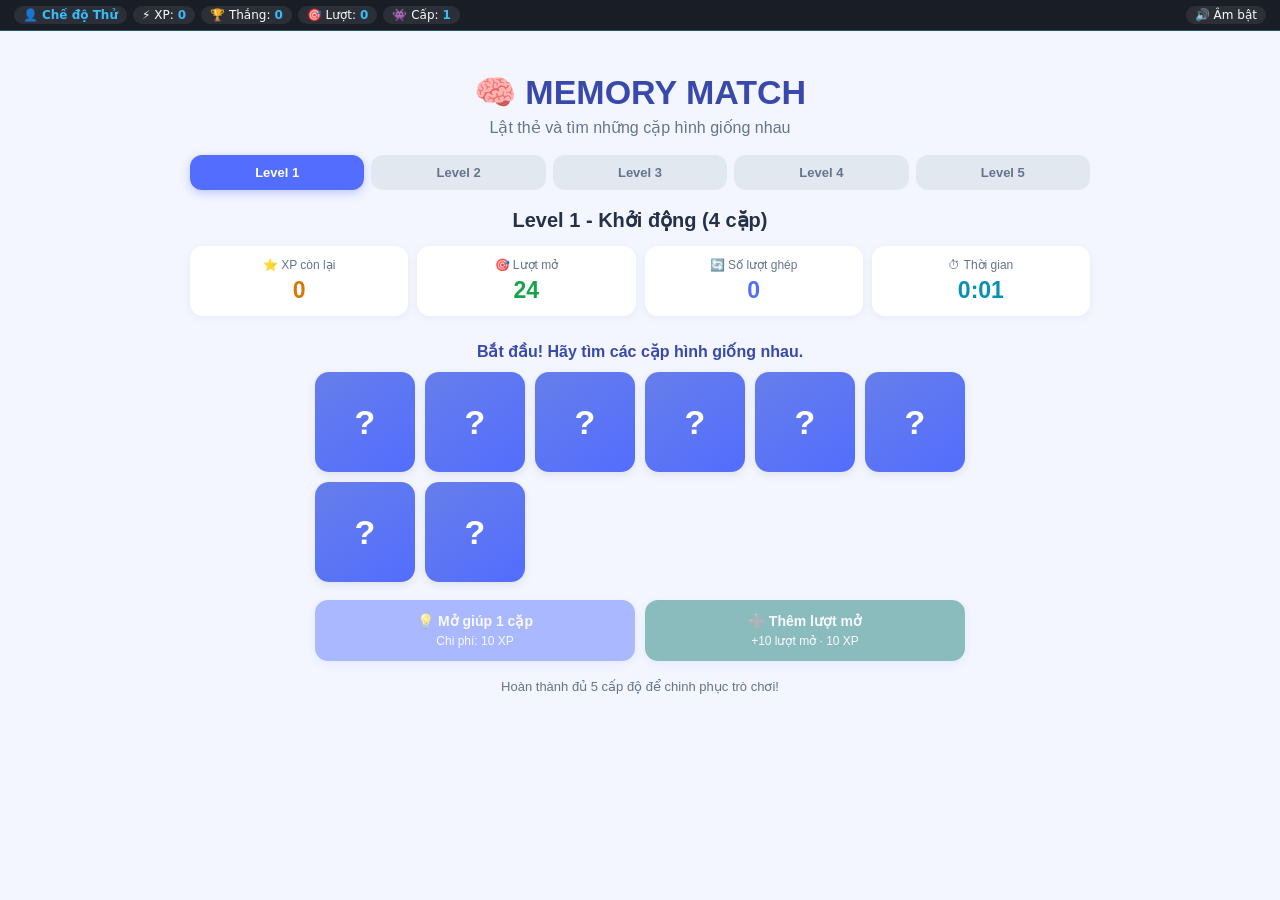
==== commit dd4001a1: "Update index.html" ====
--- a/Game_IQ/G001_MEMORY_MATCH/index.html
+++ b/Game_IQ/G001_MEMORY_MATCH/index.html
@@ -2,325 +2,372 @@
 <!DOCTYPE html>
 <html lang="vi">
 <head>
-    <meta charset="UTF-8">
-    <meta name="viewport" content="width=device-width, initial-scale=1.0">
-    <title>Memory Match - Lật thẻ tìm cặp</title>
-
-    <style>
-        * {
-            box-sizing: border-box;
-        }
-
-        body {
-            margin: 0;
-            padding: 20px;
-            font-family: Arial, sans-serif;
-            background: linear-gradient(135deg, #74ebd5, #9face6);
-            min-height: 100vh;
-            display: flex;
-            justify-content: center;
-            align-items: center;
-        }
-
-        .game-container {
-            width: 100%;
-            max-width: 650px;
-            background: #ffffff;
-            padding: 25px;
-            border-radius: 22px;
-            box-shadow: 0 10px 30px rgba(0,0,0,0.15);
-            text-align: center;
-        }
-
-        h1 {
-            color: #334155;
-            margin: 0 0 20px;
-            font-size: 28px;
-        }
-
-        .stats {
-            display: grid;
-            grid-template-columns: repeat(3, 1fr);
-            gap: 10px;
-            margin-bottom: 20px;
-        }
-
-        .stat-box {
-            background: #eff6ff;
-            border-radius: 12px;
-            padding: 12px 5px;
-        }
-
-        .stat-label {
-            color: #64748b;
-            font-size: 13px;
-            margin-bottom: 5px;
-        }
-
-        .stat-value {
-            color: #2563eb;
-            font-size: 23px;
-            font-weight: bold;
-        }
-
-        .game-board {
-            display: grid;
-            grid-template-columns: repeat(4, 1fr);
-            gap: 12px;
-            margin: 20px auto;
-            max-width: 500px;
-        }
-
-        .card {
-            aspect-ratio: 1 / 1;
-            cursor: pointer;
-            perspective: 800px;
-            user-select: none;
-        }
-
-        .card-inner {
-            width: 100%;
-            height: 100%;
-            position: relative;
-            transform-style: preserve-3d;
-            transition: transform 0.45s;
-        }
-
-        .card.flipped .card-inner,
-        .card.matched .card-inner {
-            transform: rotateY(180deg);
-        }
-
-        .card-front,
-        .card-back {
-            position: absolute;
-            inset: 0;
-            display: flex;
-            justify-content: center;
-            align-items: center;
-            border-radius: 14px;
-            backface-visibility: hidden;
-            -webkit-backface-visibility: hidden;
-        }
-
-        /* Mặt úp: chỉ có một dấu hỏi từ HTML */
-        .card-front {
-            background: linear-gradient(145deg, #2563eb, #1d4ed8);
-            color: white;
-            font-size: clamp(25px, 6vw, 42px);
-            font-weight: bold;
-            border: 3px solid #bfdbfe;
-        }
-
-        /* Mặt có hình */
-        .card-back {
-            background: linear-gradient(145deg, #fef3c7, #fde68a);
-            transform: rotateY(180deg);
-            font-size: clamp(30px, 7vw, 48px);
-            border: 3px solid #fbbf24;
-        }
-
-        .card.matched .card-back {
-            background: #dcfce7;
-            border-color: #22c55e;
-            cursor: default;
-        }
-
-        .card:not(.matched):hover {
-            transform: scale(1.03);
-        }
-
-        .message {
-            min-height: 28px;
-            margin: 15px 0;
-            color: #475569;
-            font-size: 16px;
-            font-weight: bold;
-        }
-
-        .controls {
-            display: flex;
-            justify-content: center;
-            flex-wrap: wrap;
-            gap: 10px;
-            margin-top: 15px;
-        }
-
-        button {
-            border: none;
-            padding: 12px 20px;
-            border-radius: 10px;
-            font-size: 15px;
-            font-weight: bold;
-            cursor: pointer;
-            transition: 0.2s;
-        }
-
-        button:hover {
-            transform: translateY(-2px);
-            opacity: 0.9;
-        }
-
-        #restartBtn {
-            background: #2563eb;
-            color: white;
-        }
-
-        #soundBtn {
-            background: #e0f2fe;
-            color: #0369a1;
-        }
-
-        /* Hộp kết quả */
-        .result-modal {
-            display: none;
-            position: fixed;
-            inset: 0;
-            background: rgba(15, 23, 42, 0.65);
-            justify-content: center;
-            align-items: center;
-            padding: 20px;
-            z-index: 100;
-        }
-
-        .result-modal.show {
-            display: flex;
-        }
-
-        .result-content {
-            background: white;
-            padding: 30px;
-            width: 100%;
-            max-width: 380px;
-            border-radius: 20px;
-            text-align: center;
-            animation: appear 0.3s ease;
-        }
-
-        .result-content h2 {
-            color: #16a34a;
-            margin-top: 0;
-        }
-
-        #finalResult {
-            line-height: 1.8;
-            color: #334155;
-        }
-
-        #playAgainBtn {
-            background: #16a34a;
-            color: white;
-            margin-top: 10px;
-        }
-
-        @keyframes appear {
-            from {
-                opacity: 0;
-                transform: scale(0.8);
-            }
-            to {
-                opacity: 1;
-                transform: scale(1);
-            }
-        }
-
-        @media (max-width: 480px) {
-            body {
-                padding: 10px;
-            }
-
-            .game-container {
-                padding: 15px;
-            }
-
-            h1 {
-                font-size: 23px;
-            }
-
-            .game-board {
-                gap: 8px;
-            }
-
-            .card-front,
-            .card-back {
-                border-radius: 10px;
-            }
-
-            button {
-                padding: 10px 15px;
-                font-size: 14px;
-            }
-        }
-    </style>
+<meta charset="UTF-8">
+<meta name="viewport" content="width=device-width, initial-scale=1.0">
+<title>G001 - Memory Match</title>
+
+<link rel="stylesheet" href="../../00_SHARED_ASSETS/pyquest-hud.css?v=2">
+
+<style>
+:root {
+    --primary: #536dfe;
+    --primary-dark: #3949ab;
+    --success: #16a34a;
+    --danger: #dc2626;
+    --warning: #f59e0b;
+    --bg: #f3f6ff;
+    --card-bg: #ffffff;
+    --text: #243047;
+    --muted: #64748b;
+}
+
+* { box-sizing: border-box; }
+
+body {
+    margin: 0;
+    padding: 72px 12px 24px;
+    min-height: 100vh;
+    background: var(--bg);
+    color: var(--text);
+    font-family: Arial, Helvetica, sans-serif;
+}
+
+.container {
+    width: min(900px, 100%);
+    margin: auto;
+}
+
+.header {
+    text-align: center;
+    margin-bottom: 16px;
+}
+
+.header h1 {
+    margin: 0 0 6px;
+    font-size: clamp(24px, 5vw, 34px);
+    color: var(--primary-dark);
+}
+
+.header p {
+    margin: 0;
+    color: var(--muted);
+}
+
+.level-progress {
+    display: grid;
+    grid-template-columns: repeat(5, 1fr);
+    gap: 7px;
+    margin: 18px 0;
+}
+
+.level-step {
+    padding: 10px 4px;
+    text-align: center;
+    border-radius: 12px;
+    background: #e2e8f0;
+    color: #64748b;
+    font-size: 13px;
+    font-weight: bold;
+}
+
+.level-step.active {
+    background: var(--primary);
+    color: white;
+    box-shadow: 0 3px 10px #536dfe55;
+}
+
+.level-step.done {
+    background: #dcfce7;
+    color: #15803d;
+}
+
+.level-title {
+    text-align: center;
+    font-size: 20px;
+    font-weight: bold;
+    margin: 12px 0;
+}
+
+.stats {
+    display: grid;
+    grid-template-columns: repeat(4, 1fr);
+    gap: 9px;
+    margin: 14px 0;
+}
+
+.stat {
+    background: white;
+    border-radius: 13px;
+    padding: 12px 5px;
+    text-align: center;
+    box-shadow: 0 2px 8px #1e293b0d;
+}
+
+.stat-label {
+    display: block;
+    font-size: 12px;
+    color: var(--muted);
+    margin-bottom: 5px;
+}
+
+.stat-value {
+    font-size: clamp(17px, 4vw, 23px);
+    font-weight: bold;
+}
+
+.xp-value { color: #d97706; }
+.moves-value { color: var(--primary); }
+.time-value { color: #0891b2; }
+.open-value { color: #16a34a; }
+
+.message {
+    min-height: 42px;
+    display: flex;
+    align-items: center;
+    justify-content: center;
+    text-align: center;
+    padding: 8px;
+    font-weight: bold;
+    color: var(--primary-dark);
+}
+
+.game-board {
+    display: grid;
+    grid-template-columns: repeat(4, minmax(0, 1fr));
+    gap: 10px;
+    max-width: 650px;
+    margin: 0 auto;
+}
+
+.card {
+    border: 0;
+    padding: 0;
+    background: transparent;
+    cursor: pointer;
+    aspect-ratio: 1 / 1;
+    min-width: 0;
+    perspective: 700px;
+    -webkit-tap-highlight-color: transparent;
+}
+
+.card-inner {
+    width: 100%;
+    height: 100%;
+    position: relative;
+    transform-style: preserve-3d;
+    transition: transform 0.35s ease;
+}
+
+.card.flipped .card-inner,
+.card.matched .card-inner {
+    transform: rotateY(180deg);
+}
+
+.card-face {
+    position: absolute;
+    inset: 0;
+    display: flex;
+    align-items: center;
+    justify-content: center;
+    border-radius: 14px;
+    backface-visibility: hidden;
+    -webkit-backface-visibility: hidden;
+    box-shadow: 0 3px 8px #1e293b18;
+}
+
+.card-front {
+    background: linear-gradient(145deg, #667eea, #536dfe);
+    color: white;
+    font-size: clamp(22px, 5vw, 34px);
+    font-weight: bold;
+}
+
+.card-back {
+    transform: rotateY(180deg);
+    background: white;
+    border: 3px solid #c7d2fe;
+    font-size: clamp(30px, 7vw, 48px);
+}
+
+.card.matched .card-back {
+    background: #dcfce7;
+    border-color: #86efac;
+}
+
+.card:disabled {
+    cursor: default;
+}
+
+.help-panel {
+    margin: 18px auto;
+    max-width: 650px;
+    display: grid;
+    grid-template-columns: 1fr 1fr;
+    gap: 10px;
+}
+
+.help-btn {
+    border: 0;
+    border-radius: 13px;
+    padding: 13px 8px;
+    color: white;
+    font-weight: bold;
+    font-size: 14px;
+    cursor: pointer;
+    background: var(--primary);
+    box-shadow: 0 3px 8px #536dfe33;
+}
+
+.help-btn.secondary {
+    background: #0f766e;
+}
+
+.help-btn:disabled {
+    opacity: 0.45;
+    cursor: not-allowed;
+}
+
+.help-btn small {
+    display: block;
+    margin-top: 5px;
+    font-size: 12px;
+    font-weight: normal;
+}
+
+.bottom-info {
+    text-align: center;
+    color: var(--muted);
+    font-size: 13px;
+    margin-top: 12px;
+}
+
+.overlay {
+    display: none;
+    position: fixed;
+    inset: 0;
+    z-index: 1000;
+    background: #0f172acc;
+    padding: 18px;
+    align-items: center;
+    justify-content: center;
+}
+
+.overlay.show { display: flex; }
+
+.result-box {
+    background: white;
+    width: min(440px, 100%);
+    border-radius: 20px;
+    padding: 25px 20px;
+    text-align: center;
+    box-shadow: 0 15px 50px #0004;
+}
+
+.result-box h2 {
+    margin: 0 0 12px;
+    color: var(--primary-dark);
+}
+
+.result-details {
+    line-height: 1.8;
+    text-align: left;
+    margin: 15px 0;
+    background: #f8fafc;
+    padding: 14px;
+    border-radius: 12px;
+}
+
+.result-note {
+    color: var(--muted);
+    font-size: 13px;
+}
+
+@media (max-width: 520px) {
+    body { padding-left: 8px; padding-right: 8px; }
+    .game-board { gap: 7px; }
+    .card-face { border-radius: 9px; }
+    .card-back { border-width: 2px; }
+    .stats { gap: 6px; }
+    .stat { padding: 10px 3px; }
+    .level-step { font-size: 11px; padding: 9px 2px; }
+}
+
+@media (min-width: 700px) {
+    .game-board { grid-template-columns: repeat(6, minmax(0, 1fr)); }
+}
+</style>
 </head>
 
 <body>
-
-    <main class="game-container">
-
+<div class="container">
+
+    <header class="header">
         <h1>🧠 MEMORY MATCH</h1>
-
-        <div class="stats">
-
-            <div class="stat-box">
-                <div class="stat-label">ĐIỂM SỐ</div>
-                <div class="stat-value" id="score">0</div>
-            </div>
-
-            <div class="stat-box">
-                <div class="stat-label">SỐ LƯỢT</div>
-                <div class="stat-value" id="moves">0</div>
-            </div>
-
-            <div class="stat-box">
-                <div class="stat-label">THỜI GIAN</div>
-                <div class="stat-value" id="timer">00:00</div>
-            </div>
-
+        <p>Lật thẻ và tìm những cặp hình giống nhau</p>
+    </header>
+
+    <div class="level-progress" id="levelProgress">
+        <div class="level-step active" data-level="1">Level 1</div>
+        <div class="level-step" data-level="2">Level 2</div>
+        <div class="level-step" data-level="3">Level 3</div>
+        <div class="level-step" data-level="4">Level 4</div>
+        <div class="level-step" data-level="5">Level 5</div>
+    </div>
+
+    <div class="level-title" id="levelTitle">Level 1 - Khởi động</div>
+
+    <section class="stats">
+        <div class="stat">
+            <span class="stat-label">⭐ XP còn lại</span>
+            <span class="stat-value xp-value" id="xpValue">0</span>
         </div>
-
-        <div class="message" id="message">
-            Hãy tìm các cặp hình giống nhau!
+        <div class="stat">
+            <span class="stat-label">🎯 Lượt mở</span>
+            <span class="stat-value open-value" id="openValue">24</span>
         </div>
-
-        <div class="game-board" id="gameBoard"></div>
-
-        <div class="controls">
-
-            <button id="restartBtn">
-                🔄 Chơi lại
-            </button>
-
-            <button id="soundBtn">
-                🔊 Âm thanh: Bật
-            </button>
-
+        <div class="stat">
+            <span class="stat-label">🔄 Số lượt ghép</span>
+            <span class="stat-value moves-value" id="movesValue">0</span>
         </div>
-
-    </main>
-
-    <!-- Hộp kết quả -->
-    <div class="result-modal" id="resultModal">
-
-        <div class="result-content">
-
-            <h2>🎉 Hoàn thành!</h2>
-
-            <div id="finalResult"></div>
-
-            <button id="playAgainBtn">
-                🔄 Chơi lại
-            </button>
-
+        <div class="stat">
+            <span class="stat-label">⏱ Thời gian</span>
+            <span class="stat-value time-value" id="timeValue">0:00</span>
         </div>
-
+    </section>
+
+    <div class="message" id="message">
+        Đang chờ bắt đầu trò chơi...
     </div>
 
-    <!-- Thư viện âm thanh dùng chung phải tải trước game.js -->
-    <script src="../../00_SHARED_ASSETS/SoundManager.js?v=2"></script>
-
-    <!-- Mã trò chơi -->
-    <script src="game.js?v=4"></script>
-
+    <main class="game-board" id="gameBoard"></main>
+
+    <section class="help-panel">
+        <button class="help-btn" id="revealBtn" type="button" disabled>
+            💡 Mở giúp 1 cặp
+            <small>Chi phí: 10 XP</small>
+        </button>
+
+        <button class="help-btn secondary" id="addOpensBtn" type="button" disabled>
+            ➕ Thêm lượt mở
+            <small>+10 lượt mở · 10 XP</small>
+        </button>
+    </section>
+
+    <div class="bottom-info">
+        Hoàn thành đủ 5 cấp độ để chinh phục trò chơi!
+    </div>
+</div>
+
+<div class="overlay" id="resultModal">
+    <div class="result-box">
+        <h2 id="resultTitle">Kết quả</h2>
+        <div id="resultDetails" class="result-details"></div>
+        <p class="result-note">Kết quả đã được gửi về chương trình học tập.</p>
+    </div>
+</div>
+
+<script src="../../00_SHARED_ASSETS/pyquest-bridge.js?v=2"></script>
+<script src="../../00_SHARED_ASSETS/SoundManager.js?v=2"></script>
+<script src="game.js?v=6"></script>
 </body>
 </html>
--- a/00_SHARED_ASSETS/pyquest-hud.css
+++ b/00_SHARED_ASSETS/pyquest-hud.css
@@ -0,0 +1,67 @@
+/* ============================================================================
+
+UNIVERSAL EDTECH GAME HUD STYLE v2.0 (00_SHARED_ASSETS/pyquest-hud.css)
+
+Hỗ trợ tự động thích ứng Dark Mode & Classroom Light Mode từ dự án mẹ.
+
+============================================================================ */
+#pq-shared-hud {
+position: fixed;
+top: 0;
+left: 0;
+right: 0;
+z-index: 9999;
+display: flex;
+flex-wrap: wrap;
+align-items: center;
+justify-content: space-between;
+gap: 8px;
+padding: 6px 14px;
+background: rgba(7, 11, 20, 0.92);
+border-bottom: 1px solid rgba(56, 189, 248, 0.35);
+color: #f8fafc;
+font-family: system-ui, -apple-system, 'Segoe UI', Roboto, sans-serif;
+font-size: 12px;
+backdrop-filter: blur(8px);
+}
+
+[data-pq-theme="classroom_light"] #pq-shared-hud {
+background: rgba(255, 255, 255, 0.95);
+border-bottom: 1px solid rgba(2, 132, 199, 0.3);
+color: #0f172a;
+}
+
+.pq-hud-group {
+display: flex;
+flex-wrap: wrap;
+align-items: center;
+gap: 6px;
+}
+
+.pq-hud-item {
+display: inline-flex;
+align-items: center;
+gap: 4px;
+padding: 2px 9px;
+border-radius: 999px;
+background: rgba(255, 255, 255, 0.08);
+}
+
+[data-pq-theme="classroom_light"] .pq-hud-item {
+background: rgba(15, 23, 42, 0.06);
+}
+
+.pq-hud-item strong {
+color: #38bdf8;
+}
+
+[data-pq-theme="classroom_light"] .pq-hud-item strong {
+color: #0284c7;
+}
+
+.pq-badge-warn {
+background: rgba(245, 158, 11, 0.2);
+color: #fbbf24;
+border: 1px solid rgba(245, 158, 11, 0.4);
+}
+
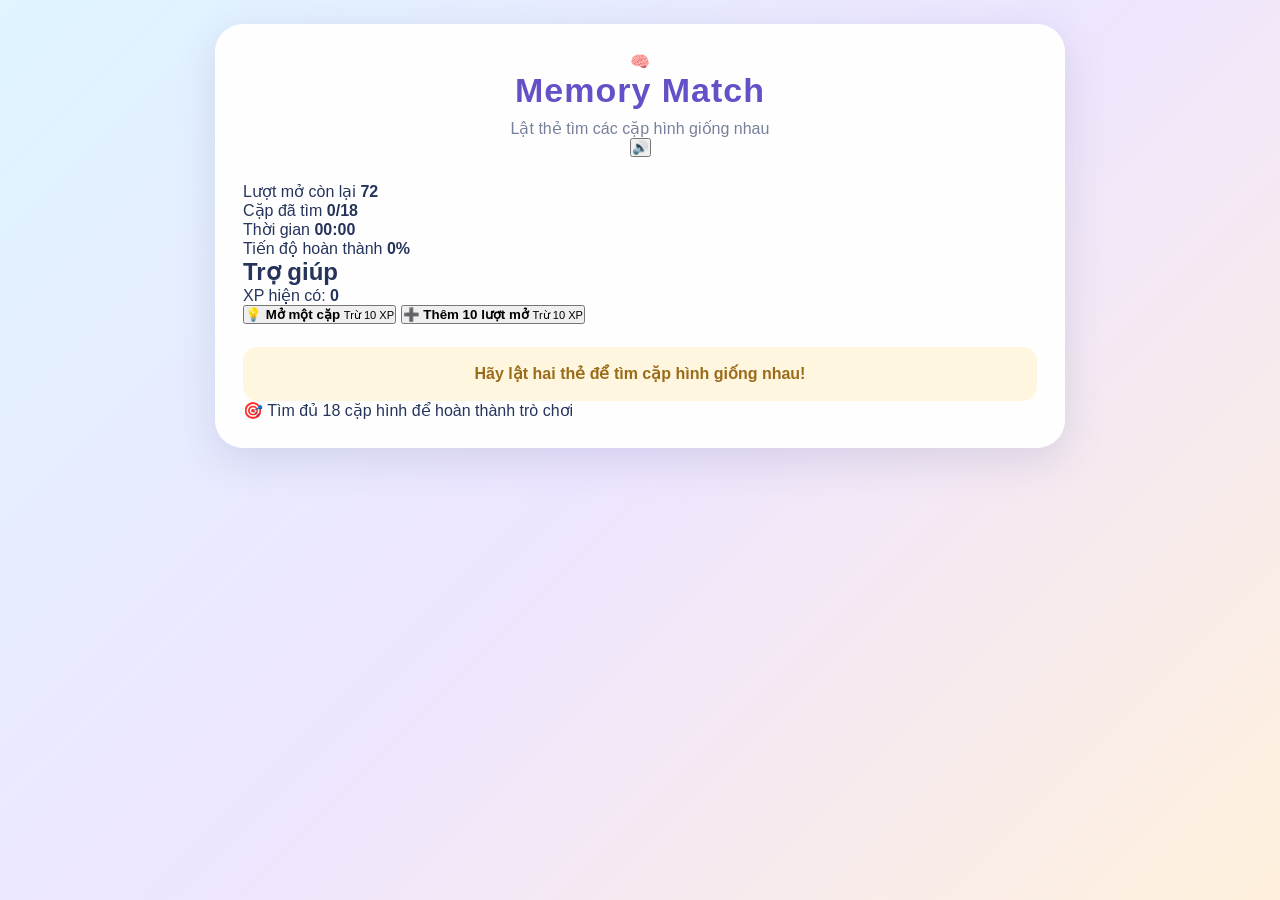
==== commit 4c7798b0: "Update index.html" ====
--- a/Game_IQ/G001_MEMORY_MATCH/index.html
+++ b/Game_IQ/G001_MEMORY_MATCH/index.html
@@ -2,372 +2,129 @@
 <!DOCTYPE html>
 <html lang="vi">
 <head>
-<meta charset="UTF-8">
-<meta name="viewport" content="width=device-width, initial-scale=1.0">
-<title>G001 - Memory Match</title>
+  <meta charset="UTF-8">
+  <meta name="viewport" content="width=device-width, initial-scale=1.0">
+  <meta name="theme-color" content="#172554">
+  <title>G001 - Memory Match</title>
 
-<link rel="stylesheet" href="../../00_SHARED_ASSETS/pyquest-hud.css?v=2">
+  <link rel="stylesheet" href="style.css">
+  <link rel="stylesheet" href="../../00_SHARED_ASSETS/pyquest-hud.css">
 
-<style>
-:root {
-    --primary: #536dfe;
-    --primary-dark: #3949ab;
-    --success: #16a34a;
-    --danger: #dc2626;
-    --warning: #f59e0b;
-    --bg: #f3f6ff;
-    --card-bg: #ffffff;
-    --text: #243047;
-    --muted: #64748b;
-}
-
-* { box-sizing: border-box; }
-
-body {
-    margin: 0;
-    padding: 72px 12px 24px;
-    min-height: 100vh;
-    background: var(--bg);
-    color: var(--text);
-    font-family: Arial, Helvetica, sans-serif;
-}
-
-.container {
-    width: min(900px, 100%);
-    margin: auto;
-}
-
-.header {
-    text-align: center;
-    margin-bottom: 16px;
-}
-
-.header h1 {
-    margin: 0 0 6px;
-    font-size: clamp(24px, 5vw, 34px);
-    color: var(--primary-dark);
-}
-
-.header p {
-    margin: 0;
-    color: var(--muted);
-}
-
-.level-progress {
-    display: grid;
-    grid-template-columns: repeat(5, 1fr);
-    gap: 7px;
-    margin: 18px 0;
-}
-
-.level-step {
-    padding: 10px 4px;
-    text-align: center;
-    border-radius: 12px;
-    background: #e2e8f0;
-    color: #64748b;
-    font-size: 13px;
-    font-weight: bold;
-}
-
-.level-step.active {
-    background: var(--primary);
-    color: white;
-    box-shadow: 0 3px 10px #536dfe55;
-}
-
-.level-step.done {
-    background: #dcfce7;
-    color: #15803d;
-}
-
-.level-title {
-    text-align: center;
-    font-size: 20px;
-    font-weight: bold;
-    margin: 12px 0;
-}
-
-.stats {
-    display: grid;
-    grid-template-columns: repeat(4, 1fr);
-    gap: 9px;
-    margin: 14px 0;
-}
-
-.stat {
-    background: white;
-    border-radius: 13px;
-    padding: 12px 5px;
-    text-align: center;
-    box-shadow: 0 2px 8px #1e293b0d;
-}
-
-.stat-label {
-    display: block;
-    font-size: 12px;
-    color: var(--muted);
-    margin-bottom: 5px;
-}
-
-.stat-value {
-    font-size: clamp(17px, 4vw, 23px);
-    font-weight: bold;
-}
-
-.xp-value { color: #d97706; }
-.moves-value { color: var(--primary); }
-.time-value { color: #0891b2; }
-.open-value { color: #16a34a; }
-
-.message {
-    min-height: 42px;
-    display: flex;
-    align-items: center;
-    justify-content: center;
-    text-align: center;
-    padding: 8px;
-    font-weight: bold;
-    color: var(--primary-dark);
-}
-
-.game-board {
-    display: grid;
-    grid-template-columns: repeat(4, minmax(0, 1fr));
-    gap: 10px;
-    max-width: 650px;
-    margin: 0 auto;
-}
-
-.card {
-    border: 0;
-    padding: 0;
-    background: transparent;
-    cursor: pointer;
-    aspect-ratio: 1 / 1;
-    min-width: 0;
-    perspective: 700px;
-    -webkit-tap-highlight-color: transparent;
-}
-
-.card-inner {
-    width: 100%;
-    height: 100%;
-    position: relative;
-    transform-style: preserve-3d;
-    transition: transform 0.35s ease;
-}
-
-.card.flipped .card-inner,
-.card.matched .card-inner {
-    transform: rotateY(180deg);
-}
-
-.card-face {
-    position: absolute;
-    inset: 0;
-    display: flex;
-    align-items: center;
-    justify-content: center;
-    border-radius: 14px;
-    backface-visibility: hidden;
-    -webkit-backface-visibility: hidden;
-    box-shadow: 0 3px 8px #1e293b18;
-}
-
-.card-front {
-    background: linear-gradient(145deg, #667eea, #536dfe);
-    color: white;
-    font-size: clamp(22px, 5vw, 34px);
-    font-weight: bold;
-}
-
-.card-back {
-    transform: rotateY(180deg);
-    background: white;
-    border: 3px solid #c7d2fe;
-    font-size: clamp(30px, 7vw, 48px);
-}
-
-.card.matched .card-back {
-    background: #dcfce7;
-    border-color: #86efac;
-}
-
-.card:disabled {
-    cursor: default;
-}
-
-.help-panel {
-    margin: 18px auto;
-    max-width: 650px;
-    display: grid;
-    grid-template-columns: 1fr 1fr;
-    gap: 10px;
-}
-
-.help-btn {
-    border: 0;
-    border-radius: 13px;
-    padding: 13px 8px;
-    color: white;
-    font-weight: bold;
-    font-size: 14px;
-    cursor: pointer;
-    background: var(--primary);
-    box-shadow: 0 3px 8px #536dfe33;
-}
-
-.help-btn.secondary {
-    background: #0f766e;
-}
-
-.help-btn:disabled {
-    opacity: 0.45;
-    cursor: not-allowed;
-}
-
-.help-btn small {
-    display: block;
-    margin-top: 5px;
-    font-size: 12px;
-    font-weight: normal;
-}
-
-.bottom-info {
-    text-align: center;
-    color: var(--muted);
-    font-size: 13px;
-    margin-top: 12px;
-}
-
-.overlay {
-    display: none;
-    position: fixed;
-    inset: 0;
-    z-index: 1000;
-    background: #0f172acc;
-    padding: 18px;
-    align-items: center;
-    justify-content: center;
-}
-
-.overlay.show { display: flex; }
-
-.result-box {
-    background: white;
-    width: min(440px, 100%);
-    border-radius: 20px;
-    padding: 25px 20px;
-    text-align: center;
-    box-shadow: 0 15px 50px #0004;
-}
-
-.result-box h2 {
-    margin: 0 0 12px;
-    color: var(--primary-dark);
-}
-
-.result-details {
-    line-height: 1.8;
-    text-align: left;
-    margin: 15px 0;
-    background: #f8fafc;
-    padding: 14px;
-    border-radius: 12px;
-}
-
-.result-note {
-    color: var(--muted);
-    font-size: 13px;
-}
-
-@media (max-width: 520px) {
-    body { padding-left: 8px; padding-right: 8px; }
-    .game-board { gap: 7px; }
-    .card-face { border-radius: 9px; }
-    .card-back { border-width: 2px; }
-    .stats { gap: 6px; }
-    .stat { padding: 10px 3px; }
-    .level-step { font-size: 11px; padding: 9px 2px; }
-}
-
-@media (min-width: 700px) {
-    .game-board { grid-template-columns: repeat(6, minmax(0, 1fr)); }
-}
-</style>
+  <script src="../../00_SHARED_ASSETS/SoundManager.js"></script>
+  <script src="../../00_SHARED_ASSETS/pyquest-bridge.js"></script>
 </head>
 
 <body>
-<div class="container">
+  <main class="game-container">
+    <header class="game-header">
+      <div class="game-heading">
+        <div class="game-icon">🧠</div>
+        <div>
+          <h1>Memory Match</h1>
+          <p class="subtitle">Lật thẻ tìm các cặp hình giống nhau</p>
+        </div>
+      </div>
 
-    <header class="header">
-        <h1>🧠 MEMORY MATCH</h1>
-        <p>Lật thẻ và tìm những cặp hình giống nhau</p>
+      <button id="soundBtn" class="sound-button" type="button" aria-label="Bật hoặc tắt âm thanh">
+        🔊
+      </button>
     </header>
 
-    <div class="level-progress" id="levelProgress">
-        <div class="level-step active" data-level="1">Level 1</div>
-        <div class="level-step" data-level="2">Level 2</div>
-        <div class="level-step" data-level="3">Level 3</div>
-        <div class="level-step" data-level="4">Level 4</div>
-        <div class="level-step" data-level="5">Level 5</div>
+    <section class="stats-panel" aria-label="Thông tin trò chơi">
+      <div class="stat-item">
+        <span class="stat-label">Lượt mở còn lại</span>
+        <strong id="remainingOpens">72</strong>
+      </div>
+      <div class="stat-item">
+        <span class="stat-label">Cặp đã tìm</span>
+        <strong id="matchedCount">0/18</strong>
+      </div>
+      <div class="stat-item">
+        <span class="stat-label">Thời gian</span>
+        <strong id="timer">00:00</strong>
+      </div>
+    </section>
+
+    <section class="progress-section">
+      <div class="progress-caption">
+        <span>Tiến độ hoàn thành</span>
+        <strong id="progressText">0%</strong>
+      </div>
+      <div class="progress-track">
+        <div id="progressBar" class="progress-fill"></div>
+      </div>
+    </section>
+
+    <section class="help-panel">
+      <div class="help-heading">
+        <div>
+          <h2>Trợ giúp</h2>
+          <p>XP hiện có: <strong id="xpValue">0</strong></p>
+        </div>
+      </div>
+
+      <div class="help-buttons">
+        <button id="revealPairBtn" class="help-button" type="button">
+          <span class="help-icon">💡</span>
+          <span class="help-text">
+            <strong>Mở một cặp</strong>
+            <small>Trừ 10 XP</small>
+          </span>
+        </button>
+
+        <button id="addOpensBtn" class="help-button" type="button">
+          <span class="help-icon">➕</span>
+          <span class="help-text">
+            <strong>Thêm 10 lượt mở</strong>
+            <small>Trừ 10 XP</small>
+          </span>
+        </button>
+      </div>
+    </section>
+
+    <div id="message" class="message" role="status" aria-live="polite">
+      Hãy lật hai thẻ để tìm cặp hình giống nhau!
     </div>
 
-    <div class="level-title" id="levelTitle">Level 1 - Khởi động</div>
-
-    <section class="stats">
-        <div class="stat">
-            <span class="stat-label">⭐ XP còn lại</span>
-            <span class="stat-value xp-value" id="xpValue">0</span>
-        </div>
-        <div class="stat">
-            <span class="stat-label">🎯 Lượt mở</span>
-            <span class="stat-value open-value" id="openValue">24</span>
-        </div>
-        <div class="stat">
-            <span class="stat-label">🔄 Số lượt ghép</span>
-            <span class="stat-value moves-value" id="movesValue">0</span>
-        </div>
-        <div class="stat">
-            <span class="stat-label">⏱ Thời gian</span>
-            <span class="stat-value time-value" id="timeValue">0:00</span>
-        </div>
+    <section class="board-section">
+      <div id="gameBoard" class="game-board" aria-label="Bàn chơi Memory Match"></div>
     </section>
 
-    <div class="message" id="message">
-        Đang chờ bắt đầu trò chơi...
+    <footer class="game-footer">
+      <span>🎯 Tìm đủ 18 cặp hình để hoàn thành trò chơi</span>
+    </footer>
+  </main>
+
+  <div id="resultModal" class="modal hidden" role="dialog" aria-modal="true" aria-labelledby="resultTitle">
+    <div class="modal-card">
+      <div id="resultIcon" class="result-icon">🏆</div>
+      <h2 id="resultTitle">Hoàn thành!</h2>
+      <p id="resultMessage"></p>
+
+      <div class="result-stats">
+        <div>
+          <span>Cặp đã tìm</span>
+          <strong id="finalPairs">0/18</strong>
+        </div>
+        <div>
+          <span>Lượt mở đã dùng</span>
+          <strong id="finalOpens">0</strong>
+        </div>
+        <div>
+          <span>Thời gian</span>
+          <strong id="finalTime">00:00</strong>
+        </div>
+        <div>
+          <span>XP đã sử dụng</span>
+          <strong id="finalXpSpent">0</strong>
+        </div>
+      </div>
+
+      <p id="finalXpText" class="final-xp-text"></p>
+      <p class="closing-note">Kết quả đang được gửi về hệ thống...</p>
     </div>
+  </div>
 
-    <main class="game-board" id="gameBoard"></main>
-
-    <section class="help-panel">
-        <button class="help-btn" id="revealBtn" type="button" disabled>
-            💡 Mở giúp 1 cặp
-            <small>Chi phí: 10 XP</small>
-        </button>
-
-        <button class="help-btn secondary" id="addOpensBtn" type="button" disabled>
-            ➕ Thêm lượt mở
-            <small>+10 lượt mở · 10 XP</small>
-        </button>
-    </section>
-
-    <div class="bottom-info">
-        Hoàn thành đủ 5 cấp độ để chinh phục trò chơi!
-    </div>
-</div>
-
-<div class="overlay" id="resultModal">
-    <div class="result-box">
-        <h2 id="resultTitle">Kết quả</h2>
-        <div id="resultDetails" class="result-details"></div>
-        <p class="result-note">Kết quả đã được gửi về chương trình học tập.</p>
-    </div>
-</div>
-
-<script src="../../00_SHARED_ASSETS/pyquest-bridge.js?v=2"></script>
-<script src="../../00_SHARED_ASSETS/SoundManager.js?v=2"></script>
-<script src="game.js?v=6"></script>
+  <script src="game.js"></script>
 </body>
 </html>
--- a/Game_IQ/G001_MEMORY_MATCH/style.css
+++ b/Game_IQ/G001_MEMORY_MATCH/style.css
@@ -0,0 +1,246 @@
+
+* {
+    box-sizing: border-box;
+    margin: 0;
+    padding: 0;
+}
+
+body {
+    min-height: 100vh;
+    font-family: "Segoe UI", Arial, sans-serif;
+    background: linear-gradient(135deg, #dff5ff, #eee5ff, #fff0dc);
+    color: #26345b;
+    padding: 24px 14px;
+}
+
+.game-container {
+    width: 100%;
+    max-width: 850px;
+    margin: auto;
+    padding: 28px;
+    background: rgba(255, 255, 255, 0.96);
+    border-radius: 28px;
+    box-shadow: 0 12px 40px rgba(65, 75, 130, 0.15);
+}
+
+.game-header {
+    text-align: center;
+    margin-bottom: 25px;
+}
+
+.logo {
+    font-size: 55px;
+    margin-bottom: 8px;
+}
+
+.game-header h1 {
+    color: #6352c7;
+    font-size: clamp(24px, 5vw, 34px);
+    font-weight: 900;
+    letter-spacing: 1px;
+}
+
+.game-header p {
+    margin-top: 9px;
+    color: #77809b;
+    font-size: 16px;
+}
+
+.game-info {
+    display: grid;
+    grid-template-columns: repeat(3, 1fr);
+    gap: 12px;
+    margin-bottom: 24px;
+}
+
+.info-box {
+    text-align: center;
+    background: #f1f0ff;
+    padding: 15px 8px;
+    border-radius: 17px;
+    border-bottom: 4px solid #c8c0ff;
+}
+
+.info-box span {
+    display: block;
+    font-size: 14px;
+    color: #777b9b;
+    margin-bottom: 7px;
+}
+
+.info-box strong {
+    display: block;
+    font-size: 25px;
+    color: #6252c7;
+}
+
+.game-board {
+    display: grid;
+    grid-template-columns: repeat(4, 1fr);
+    gap: 12px;
+    max-width: 580px;
+    margin: 0 auto;
+}
+
+.card {
+    aspect-ratio: 1;
+    border: none;
+    border-radius: 17px;
+    background: linear-gradient(145deg, #8173e8, #5e50c6);
+    color: white;
+    font-size: clamp(26px, 6vw, 43px);
+    cursor: pointer;
+    box-shadow: 0 5px 0 #44379d;
+    transition: transform 0.2s, background 0.2s;
+    user-select: none;
+}
+
+.card:hover:not(:disabled) {
+    transform: translateY(-3px);
+}
+
+.card.flipped,
+.card.matched {
+    background: #e5f8ed;
+    color: #26345b;
+    box-shadow: 0 4px 0 #a6dfbd;
+    cursor: default;
+}
+
+.card.matched {
+    background: #c8f5d8;
+    border: 3px solid #62cf8a;
+}
+
+.card:disabled {
+    opacity: 1;
+}
+
+.game-actions {
+    text-align: center;
+    margin-top: 25px;
+}
+
+button {
+    font-family: inherit;
+}
+
+#restartBtn,
+#playAgainBtn {
+    border: none;
+    background: linear-gradient(135deg, #ff9f43, #ff743d);
+    color: white;
+    font-size: 17px;
+    font-weight: 800;
+    padding: 13px 28px;
+    border-radius: 30px;
+    cursor: pointer;
+    box-shadow: 0 5px 0 #d65b2c;
+    transition: transform 0.2s;
+}
+
+#restartBtn:hover,
+#playAgainBtn:hover {
+    transform: translateY(-2px);
+}
+
+.message {
+    text-align: center;
+    margin-top: 23px;
+    padding: 15px;
+    border-radius: 14px;
+    background: #fff6df;
+    color: #9a6b19;
+    font-weight: 700;
+    line-height: 1.5;
+}
+
+.modal {
+    position: fixed;
+    inset: 0;
+    z-index: 10;
+    display: flex;
+    justify-content: center;
+    align-items: center;
+    padding: 20px;
+    background: rgba(30, 30, 65, 0.65);
+}
+
+.hidden {
+    display: none;
+}
+
+.modal-content {
+    width: 100%;
+    max-width: 400px;
+    padding: 32px 22px;
+    border-radius: 25px;
+    background: white;
+    text-align: center;
+    animation: appear 0.3s ease;
+}
+
+.trophy {
+    font-size: 70px;
+    margin-bottom: 10px;
+}
+
+.modal-content h2 {
+    color: #6252c7;
+    font-size: 30px;
+    margin-bottom: 12px;
+}
+
+.modal-content p {
+    color: #77809b;
+    margin-bottom: 15px;
+}
+
+#finalResult {
+    line-height: 2;
+    font-size: 17px;
+    font-weight: 700;
+    margin-bottom: 20px;
+}
+
+@keyframes appear {
+    from {
+        opacity: 0;
+        transform: scale(0.8);
+    }
+    to {
+        opacity: 1;
+        transform: scale(1);
+    }
+}
+
+@media (max-width: 500px) {
+    body {
+        padding: 12px 8px;
+    }
+
+    .game-container {
+        padding: 20px 13px;
+        border-radius: 20px;
+    }
+
+    .game-board {
+        gap: 8px;
+    }
+
+    .card {
+        border-radius: 12px;
+    }
+
+    .info-box {
+        padding: 12px 4px;
+    }
+
+    .info-box span {
+        font-size: 12px;
+    }
+
+    .info-box strong {
+        font-size: 21px;
+    }
+}
